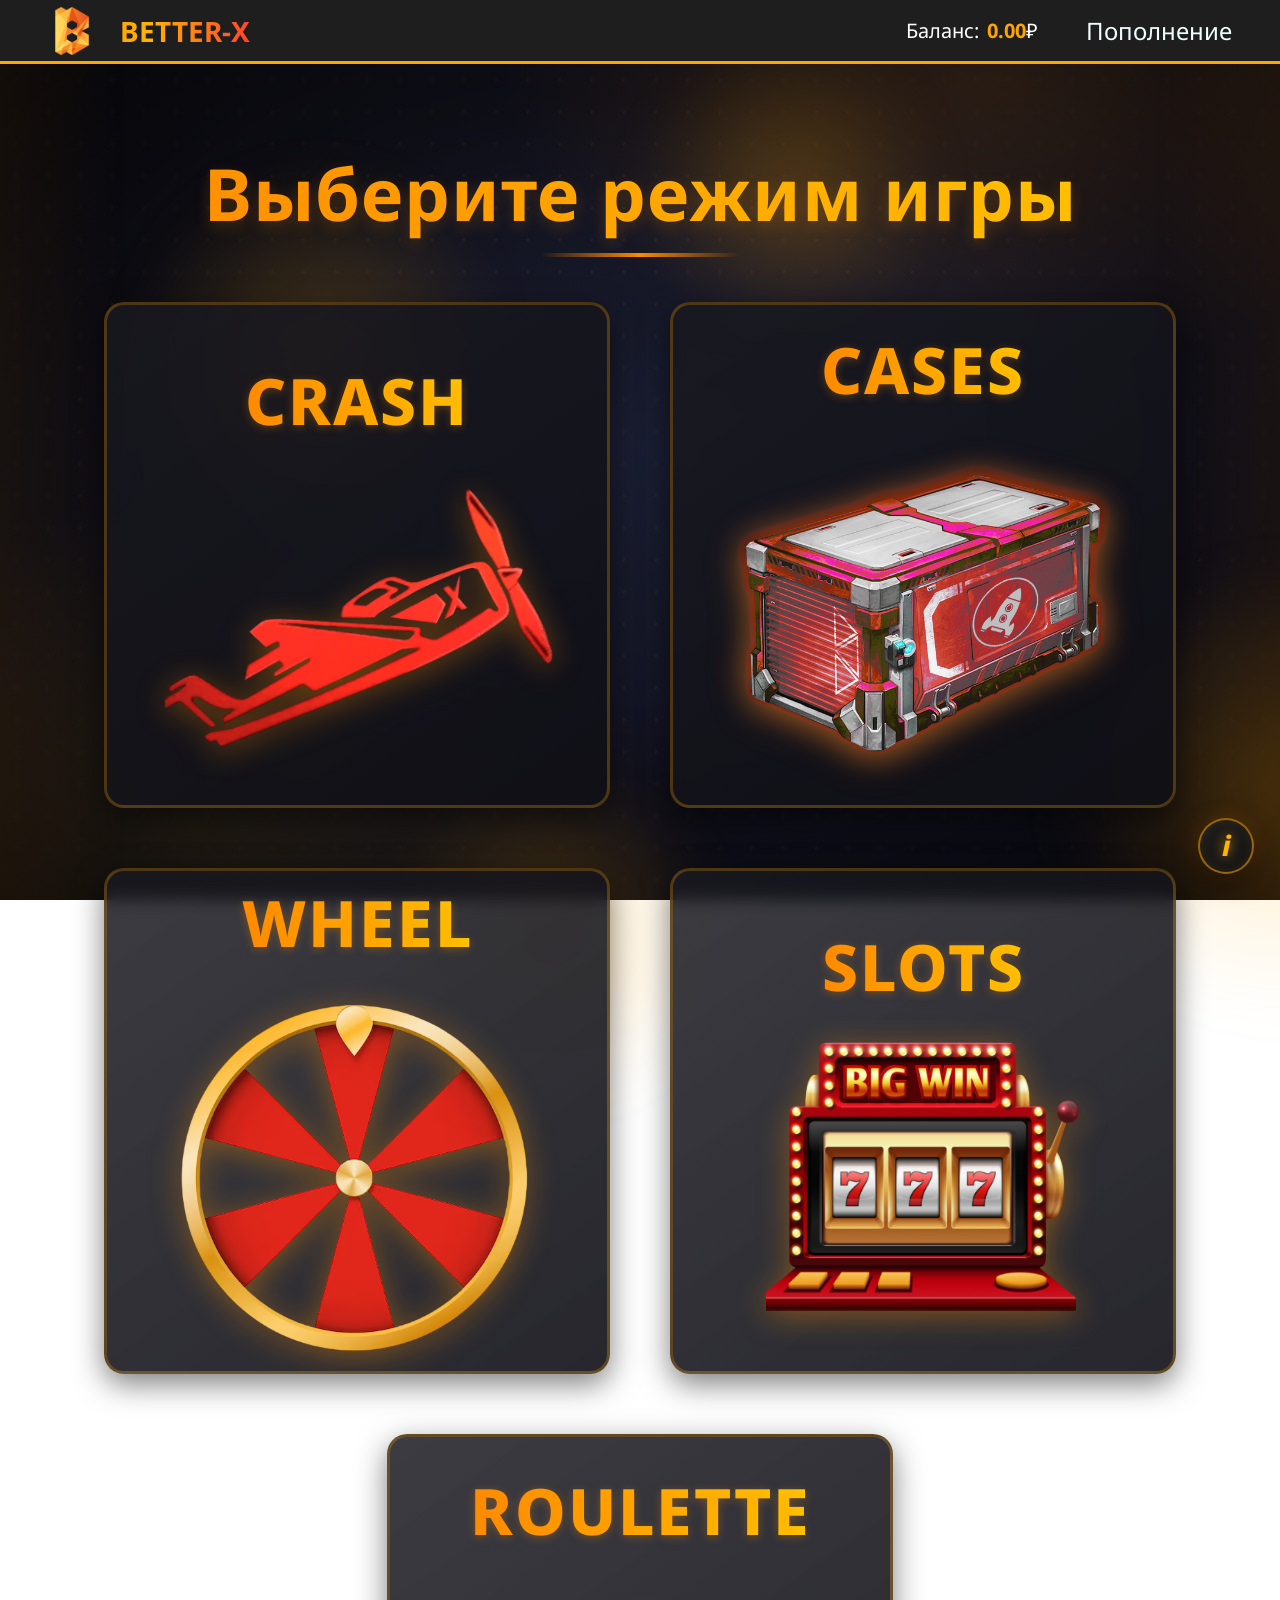
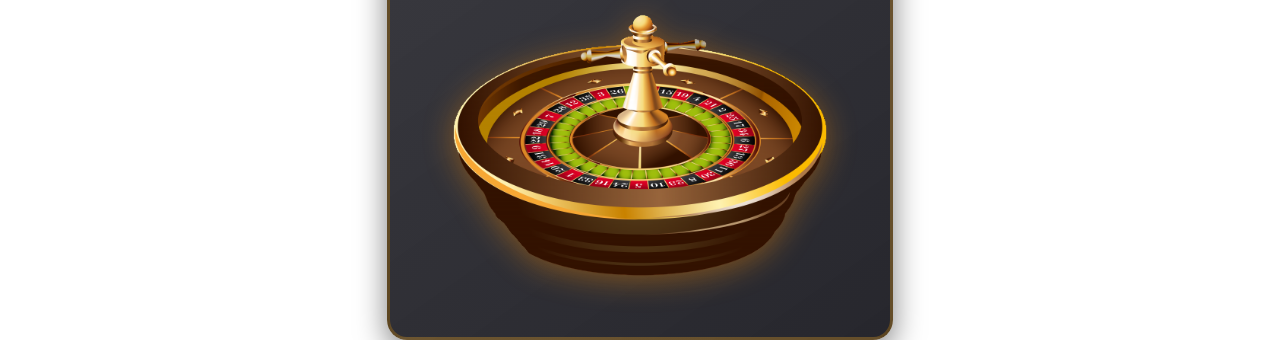
==== index.html @ 2f320215 "Rename main.html to index.html" ====
<!DOCTYPE html>
<html lang="ru">

<head>
    <meta charset="UTF-8">
    <meta name="viewport" content="width=device-width, initial-scale=1.0">
    <link rel="stylesheet" href="css/main.css">
    <link rel="stylesheet" href="css/chassis.css">
    <link rel="stylesheet" href="css/main-bg.css">
    <title>CHOOSE | BETTER-X</title>
    <link rel="icon" href="img/logo.png">
    <link rel="preconnect" href="https://fonts.googleapis.com">
    <link rel="preconnect" href="https://fonts.gstatic.com" crossorigin>
    <link href="https://fonts.googleapis.com/css2?family=Noto+Sans:ital,wght@0,100..900;1,100..900&display=swap"
        rel="stylesheet">
</head>

<body>
    <header>
        <ul>
            <li id="web-name">
                <a href="main.html"><img src="img/logo.png" alt="logo" id="web-logo">BETTER-X</a>
            </li>
            <li id="balance">Баланс: <p id="bal-header">0</p>₽</li>
            <li id="refill"><a href="#" id="depBtn">Пополнение</a></li>
        </ul>
    </header>

    <!-- Оверлей и модальное окно -->
    <div id="dep-overlay"
        style="display: none; position: fixed; top: 0; left: 0; width: 100%; height: 100%; background: rgba(0,0,0,0.8); z-index: 999;">
    </div>

    <div id="dep-block"
        style="display: none; position: fixed; top: 50%; left: 50%; transform: translate(-50%, -50%); background: rgb(30, 30, 30); padding: 30px; border-radius: 12px; border: 3px solid orange; z-index: 1000; width: 400px; box-shadow: 0 0 40px rgba(255, 165, 0, 0.3);">
        <h3 style="color: orange; text-align: center; margin-bottom: 20px; font-size: 24px;">Пополнение баланса</h3>
        <input type="number" placeholder="Сумма, руб" id="depAmount" min="10" max="100000">
        <input type="text" placeholder="Номер карты" id="cardNumber" maxlength="19">
        <input type="text" placeholder="CVV-код" id="cardCvv" maxlength="3">
        <input type="text" placeholder="Срок действия (MM/YY)" id="cardExpiry" maxlength="5">
        <div style="display: flex; justify-content: space-between; gap: 10px; margin-top: 20px;">
            <button id="confirmDepBtn"
                style="background: linear-gradient(45deg, #ff7e33, #ffb400); color: black; padding: 10px; border: none; border-radius: 6px; width: 48%; cursor: pointer; font-weight: bold;">Пополнить</button>
            <button id="closeDepBtn"
                style="background: #555; color: white; padding: 10px; border: none; border-radius: 6px; width: 48%; cursor: pointer;">Отмена</button>
        </div>
    </div>

    <a href="pages/info.html" id="info-fab" title="Информация о сайте">
        <span>i</span>
    </a>

    <main>
        <div id="general">
            <h1>Выберите режим игры</h1>
            <div class="mode-selection">
                <a href="pages/crash.html" class="block-choose" id="fp">
                    <div id="block-crash">
                        <p>CRASH</p>
                        <img src="img/crash.png" alt="crash">
                    </div>
                </a>
                <a href="pages/cases.html" class="block-choose">
                    <div id="block-cases">
                        <p>CASES</p>
                        <img src="img/cases0.png" alt="cases">
                    </div>
                </a>
                <a href="pages/wheel.html" class="block-choose">
                    <div id="block-wheel">
                        <p>WHEEL</p>
                        <img src="img/wheel.png" alt="wheel">
                    </div>
                </a>
                <a href="pages/slots.html" class="block-choose">
                    <div id="block-slots">
                        <p>SLOTS</p>
                        <img src="img/slots.png" alt="slots">
                    </div>
                </a>
                <a href="pages/roulette.html" class="block-choose">
                    <div id="block-roulette">
                        <p>ROULETTE</p>
                        <img src="img/roulette.png" alt="roulette">
                    </div>
                </a>
            </div>
        </div>
    </main>
    <script src="js/deposit.js"></script>
    <script src="js/main-bg.js"></script>
</body>

</html>
---- css/main.css ----
/* Основные стили */
* {
    margin: 0;
    padding: 0;
    box-sizing: border-box;
}

body {
    font-family: 'Noto Sans', sans-serif;
    background: linear-gradient(135deg, #0a0a0a 0%, #1a1a2e 50%, #16213e 100%);
    color: azure;
    min-height: 100vh;
    overflow-x: hidden;
}

main {
    color: azure;
    padding-bottom: 60px;
}

a {
    text-decoration: none;
    color: azure;
    font-size: 24px;
    transition: all 0.3s ease;
}

/* Контейнер */
#general {
    position: relative;
    height: 100%;
    max-width: 1200px;
    width: 90%;
    margin: 0 auto;
    padding-top: 40px;
}

/* Заголовок */
#general h1 {
    font-size: 72px;
    text-align: center;
    margin-bottom: 60px;
    padding-top: 40px;
    background: linear-gradient(90deg, #ff8a00, #ffcc00);
    -webkit-background-clip: text;
    -webkit-text-fill-color: transparent;
    background-clip: text;
    text-shadow: 0 5px 15px rgba(255, 140, 0, 0.2);
    letter-spacing: 1px;
    position: relative;
}

#general h1::after {
    content: '';
    position: absolute;
    bottom: -15px;
    left: 50%;
    transform: translateX(-50%);
    width: 200px;
    height: 4px;
    background: linear-gradient(90deg, transparent, #ff8a00, transparent);
    border-radius: 2px;
}

/* Контейнер для блоков выбора */
.mode-selection {
    display: flex;
    justify-content: center;
    gap: 60px;
    flex-wrap: wrap;
    margin-top: 40px;
}

.block-choose {
    display: inline-block;
    font-size: 54px;
    position: relative;
    text-align: center;
    border: 3px solid rgba(255, 165, 0, 0.3);
    border-radius: 20px;
    background: linear-gradient(145deg, rgba(25, 25, 25, 0.9), rgba(30, 30, 30, 0.9));
    box-shadow: 0 10px 30px rgba(0, 0, 0, 0.5);
    overflow: hidden;
    transition: all 0.4s cubic-bezier(0.175, 0.885, 0.32, 1.275);
    backdrop-filter: blur(10px);
}

.block-choose:hover {
    transform: translateY(-15px) scale(1.03);
    border-color: #ff8a00;
    box-shadow: 0 20px 40px rgba(255, 140, 0, 0.3);
}

.block-choose::before {
    content: '';
    position: absolute;
    top: 0;
    left: -100%;
    width: 100%;
    height: 100%;
    background: linear-gradient(90deg, transparent, rgba(255, 140, 0, 0.1), transparent);
    transition: left 0.6s;
}

.block-choose:hover::before {
    left: 100%;
}

#fp {
    margin-right: 0;
}

/* Блок Crash */
#block-crash {
    width: 500px;
    height: 500px;
    padding: 30px;
    position: relative;
    display: flex;
    flex-direction: column;
    align-items: center;
    justify-content: center;
}

#block-crash p {
    font-size: 64px;
    font-weight: 800;
    background: linear-gradient(90deg, #ff8a00, #ffcc00);
    -webkit-background-clip: text;
    -webkit-text-fill-color: transparent;
    margin-bottom: 30px;
    letter-spacing: 2px;
    text-shadow: 0 2px 10px rgba(255, 140, 0, 0.3);
}

#block-crash:hover p {
    background: linear-gradient(90deg, #ffcc00, #ffffff);
    -webkit-background-clip: text;
    -webkit-text-fill-color: transparent;
}

#block-crash img {
    width: 400px;
    height: 280px;
    object-fit: contain;
    filter: drop-shadow(0 5px 15px rgba(255, 140, 0, 0.4));
    transition: all 0.4s ease;
}

#block-crash:hover img {
    transform: scale(1.05);
    filter: drop-shadow(0 10px 20px rgba(255, 200, 0, 0.6));
}

/* Блок Cases */
#block-cases {
    width: 500px;
    height: 500px;
    padding: 30px;
    position: relative;
    display: flex;
    flex-direction: column;
    align-items: center;
    justify-content: center;
}

#block-cases p {
    font-size: 64px;
    font-weight: 800;
    background: linear-gradient(90deg, #ff8a00, #ffcc00);
    -webkit-background-clip: text;
    -webkit-text-fill-color: transparent;
    margin-bottom: 30px;
    letter-spacing: 2px;
    text-shadow: 0 2px 10px rgba(255, 140, 0, 0.3);
}

#block-cases:hover p {
    background: linear-gradient(90deg, #ffcc00, #ffffff);
    -webkit-background-clip: text;
    -webkit-text-fill-color: transparent;
}

#block-cases img {
    width: 420px;
    height: 420px;
    object-fit: contain;
    filter: drop-shadow(0 5px 15px rgba(255, 140, 0, 0.4));
    transition: all 0.4s ease;
}

#block-cases:hover img {
    transform: scale(1.05) rotate(5deg);
    filter: drop-shadow(0 10px 20px rgba(255, 200, 0, 0.6));
}

/* Блок Wheel */
#block-wheel {
    width: 500px;
    height: 500px;
    padding: 30px;
    position: relative;
    display: flex;
    flex-direction: column;
    align-items: center;
    justify-content: center;
}

#block-wheel p {
    font-size: 64px;
    font-weight: 800;
    background: linear-gradient(90deg, #ff8a00, #ffcc00);
    -webkit-background-clip: text;
    -webkit-text-fill-color: transparent;
    margin-bottom: 30px;
    letter-spacing: 2px;
    text-shadow: 0 2px 10px rgba(255, 140, 0, 0.3);
}

#block-wheel:hover p {
    background: linear-gradient(90deg, #ffcc00, #ffffff);
    -webkit-background-clip: text;
    -webkit-text-fill-color: transparent;
}

#block-wheel img {
    width: 380px;
    height: 380px;
    object-fit: contain;
    filter: drop-shadow(0 5px 15px rgba(255, 140, 0, 0.4));
    transition: all 0.4s ease;
}

#block-wheel:hover img {
    transform: scale(1.05) rotate(360deg);
    filter: drop-shadow(0 10px 20px rgba(255, 200, 0, 0.6));
}

/* Блок slots */
#block-slots {
    width: 500px;
    height: 500px;
    padding: 30px;
    position: relative;
    display: flex;
    flex-direction: column;
    align-items: center;
    justify-content: center;
}

#block-slots p {
    font-size: 64px;
    font-weight: 800;
    background: linear-gradient(90deg, #ff8a00, #ffcc00);
    -webkit-background-clip: text;
    -webkit-text-fill-color: transparent;
    margin-bottom: 30px;
    letter-spacing: 2px;
    text-shadow: 0 2px 10px rgba(255, 140, 0, 0.3);
}

#block-slots:hover p {
    background: linear-gradient(90deg, #ffcc00, #ffffff);
    -webkit-background-clip: text;
    -webkit-text-fill-color: transparent;
}

#block-slots img {
    width: 400px;
    height: 280px;
    object-fit: contain;
    filter: drop-shadow(0 5px 15px rgba(255, 140, 0, 0.4));
    transition: all 0.4s ease;
}

#block-slots:hover img {
    transform: scale(1.05) translateY(-5px);
    filter: drop-shadow(0 10px 20px rgba(255, 200, 0, 0.6));
}

/* Блок Roulette */
#block-roulette {
    width: 500px;
    height: 500px;
    padding: 30px;
    position: relative;
    display: flex;
    flex-direction: column;
    align-items: center;
    justify-content: center;
}

#block-roulette p {
    font-size: 64px;
    font-weight: 800;
    background: linear-gradient(90deg, #ff8a00, #ffcc00);
    -webkit-background-clip: text;
    -webkit-text-fill-color: transparent;
    margin-bottom: 30px;
    letter-spacing: 2px;
    text-shadow: 0 2px 10px rgba(255, 140, 0, 0.3);
}

#block-roulette:hover p {
    background: linear-gradient(90deg, #ffcc00, #ffffff);
    -webkit-background-clip: text;
    -webkit-text-fill-color: transparent;
}

#block-roulette img {
    width: 380px;
    height: 380px;
    object-fit: contain;
    filter: drop-shadow(0 5px 15px rgba(255, 140, 0, 0.4));
    transition: all 0.4s ease;
}

#block-roulette:hover img {
    transform: scale(1.05) rotate(-15deg);
    filter: drop-shadow(0 10px 20px rgba(255, 200, 0, 0.6));
}

/* Адаптив */
@media (max-width: 1200px) {
    #block-roulette { width: 450px; height: 450px; }
    #block-roulette img { width: 340px; height: 340px; }
}
@media (max-width: 992px) {
    #block-roulette { width: 400px; height: 400px; }
    #block-roulette p { font-size: 56px; }
    #block-roulette img { width: 300px; height: 300px; }
}
@media (max-width: 480px) {
    #block-roulette p { font-size: 48px; }
    #block-roulette img { width: 250px; height: 250px; }
}

/* Эффект свечения при наведении */
.block-choose::after {
    content: '';
    position: absolute;
    inset: -2px;
    border-radius: 22px;
    background: linear-gradient(90deg, #ff8a00, #ffcc00, #ff8a00);
    opacity: 0;
    z-index: -1;
    transition: opacity 0.3s;
}

.block-choose:hover::after {
    opacity: 1;
    animation: pulse 2s infinite;
}

@keyframes pulse {
    0% {
        opacity: 0.7;
    }

    50% {
        opacity: 1;
    }

    100% {
        opacity: 0.7;
    }
}

/* Плавающая кнопка информации в правом нижнем углу */
#info-fab {
    position: fixed;
    right: 26px;
    bottom: 26px;
    width: 56px;
    height: 56px;
    border-radius: 50%;
    display: flex;
    align-items: center;
    justify-content: center;
    font-family: 'Noto Sans', sans-serif;
    font-size: 28px;
    font-weight: 800;
    font-style: italic;
    color: #ffb400;
    background: linear-gradient(145deg, rgba(30, 30, 30, 0.95), rgba(20, 20, 20, 0.95));
    border: 2px solid rgba(255, 165, 0, 0.55);
    box-shadow:
        0 8px 24px rgba(0, 0, 0, 0.6),
        0 0 20px rgba(255, 140, 0, 0.25),
        inset 0 0 12px rgba(255, 165, 0, 0.08);
    text-decoration: none;
    z-index: 500;
    cursor: pointer;
    transition: all 0.3s cubic-bezier(0.175, 0.885, 0.32, 1.275);
    backdrop-filter: blur(8px);
}

#info-fab span {
    display: block;
    line-height: 1;
    transform: translateY(-1px);
    text-shadow: 0 0 12px rgba(255, 180, 0, 0.7);
}

#info-fab:hover {
    transform: translateY(-4px) scale(1.08);
    color: #fff;
    border-color: #ffb400;
    box-shadow:
        0 12px 32px rgba(0, 0, 0, 0.7),
        0 0 32px rgba(255, 165, 0, 0.6),
        inset 0 0 16px rgba(255, 200, 0, 0.15);
}

#info-fab::before {
    content: '';
    position: absolute;
    inset: -4px;
    border-radius: 50%;
    background: conic-gradient(from 0deg, #ff8a00, #ffcc00, #ff8a00, #ffcc00, #ff8a00);
    opacity: 0;
    z-index: -1;
    filter: blur(8px);
    transition: opacity 0.3s;
}

#info-fab:hover::before {
    opacity: 0.7;
    animation: info-fab-spin 3s linear infinite;
}

@keyframes info-fab-spin {
    to { transform: rotate(360deg); }
}

@media (max-width: 480px) {
    #info-fab {
        width: 48px;
        height: 48px;
        font-size: 24px;
        right: 16px;
        bottom: 16px;
    }
}

/* Адаптивность */
@media (max-width: 1200px) {

    #block-crash,
    #block-cases {
        width: 450px;
        height: 450px;
    }

    #block-crash img {
        width: 350px;
        height: 250px;
    }

    #block-cases img {
        width: 380px;
        height: 380px;
    }

    #block-wheel,
    #block-sapper {
        width: 450px;
        height: 450px;
    }

    #block-wheel img {
        width: 340px;
        height: 340px;
    }

    #block-sapper img {
        width: 350px;
        height: 250px;
    }
}

@media (max-width: 992px) {
    .mode-selection {
        gap: 40px;
    }

    #block-crash,
    #block-cases {
        width: 400px;
        height: 400px;
    }

    #block-crash p,
    #block-cases p {
        font-size: 56px;
    }

    #block-crash img {
        width: 300px;
        height: 210px;
    }

    #block-cases img {
        width: 340px;
        height: 340px;
    }

    #block-wheel,
    #block-sapper {
        width: 400px;
        height: 400px;
    }

    #block-wheel p,
    #block-sapper p {
        font-size: 56px;
    }

    #block-wheel img {
        width: 300px;
        height: 300px;
    }

    #block-sapper img {
        width: 310px;
        height: 220px;
    }
}

@media (max-width: 768px) {
    #general h1 {
        font-size: 56px;
        margin-bottom: 40px;
    }

    .mode-selection {
        gap: 30px;
    }

    .block-choose {
        width: 90%;
        max-width: 400px;
        height: 400px;
    }

    #block-crash,
    #block-cases,
    #block-wheel,
    #block-sapper {
        width: 100%;
        height: 100%;
    }

}

@media (max-width: 480px) {
    #general h1 {
        font-size: 42px;
        margin-bottom: 30px;
    }

    .block-choose {
        height: 350px;
    }

    #block-crash p,
    #block-cases p {
        font-size: 48px;
    }

    #block-crash img {
        width: 250px;
        height: 175px;
    }

    #block-cases img {
        width: 280px;
        height: 280px;
    }

    #block-wheel p,
    #block-sapper p {
        font-size: 48px;
    }

    #block-wheel img {
        width: 250px;
        height: 250px;
    }

    #block-sapper img {
        width: 260px;
        height: 185px;
    }
}
---- css/chassis.css ----
* {margin: 0; padding: 0; box-sizing: border-box}
body {
    background: rgb(37, 37, 37); 
    font-family: "Noto Sans", sans-serif;
    overflow-x: hidden;
}

header {
    width: 100%;
    height: 64px;
    position: fixed;
    top: 0;
    background: rgb(30, 30, 30);
    border-bottom: solid 3px orange;
    color: azure;
    font-size: 24px;
    z-index: 100;
    display: flex;
    align-items: center;
}

header ul {
    list-style: none;
    display: flex;
    align-items: center;
    justify-content: space-between;
    width: 100%;
    padding: 0 32px;
    height: 100%;
}

header li {
    display: flex;
    align-items: center;
    height: 100%;
}

header #web-name {
    margin-right: auto;
}

header #web-name a {
    font-size: 28px;
    text-decoration: none;
    background: linear-gradient(90deg, #ff7e33, #ffb400, #ff3333, #ffc533, #ff7e33);
    background-size: 200% auto;
    background-clip: text;
    -webkit-background-clip: text;
    -webkit-text-fill-color: transparent;
    animation: textflow 5s linear infinite;
    font-weight: bold;
    padding: 0 16px;
    display: flex;
    align-items: center;
    height: 100%;
}
@keyframes textflow {
    from {background-position: 0% center}         
    to {background-position: 200% center}
}

header #balance {
    font-size: 20px;
    color: #fff;
    padding: 0 16px;
    display: flex;
    align-items: center;
    height: 100%;
}

header #refill {
    margin-left: 16px;
    display: flex;
    align-items: center;
    height: 100%;
}

#refill a {
    color: azure;
    text-decoration: none;
    padding: 8px 16px;
    border-radius: 4px;
    transition: all 0.3s;
    display: flex;
    align-items: center;
    height: 100%;
}

#refill a:hover {
    color: orange;
    background: rgba(255, 165, 0, 0.1);
    cursor: pointer;
}

#bal-header {
    margin-left: 8px;
    color: orange;
    font-weight: bold;
}

main {
    height: calc(100vh - 64px);
    width: 100%;
    top: 64px;
    position: relative;
    display: flex;
}

/* Стили для модального окна пополнения */
#dep-block {
    display: none;
    position: fixed;
    top: 50%;
    left: 50%;
    transform: translate(-50%, -50%);
    background: rgb(30, 30, 30);
    padding: 30px;
    border-radius: 12px;
    border: 3px solid orange;
    z-index: 1000;
    width: 400px;
    box-shadow: 0 0 40px rgba(255, 165, 0, 0.3);
}

#dep-block h3 {
    color: orange;
    text-align: center;
    margin-bottom: 20px;
    font-size: 24px;
}

#dep-block input {
    display: block;
    width: 100%;
    margin: 12px 0;
    padding: 12px;
    background: rgb(20, 20, 20);
    border: 2px solid rgb(50, 50, 50);
    border-radius: 6px;
    color: azure;
    font-size: 16px;
}

#dep-block input:focus {
    border-color: orange;
    outline: none;
}

.dep-buttons {
    display: flex;
    justify-content: space-between;
    gap: 10px;
}

#confirmDep {
    background: linear-gradient(45deg, #ff7e33, #ffb400) !important;
    color: rgb(30, 30, 30) !important;
    font-weight: bold !important;
    transition: all 0.3s !important;
}

#confirmDep:hover {
    background: linear-gradient(45deg, #ffb400, #ff7e33) !important;
    transform: translateY(-2px) !important;
    box-shadow: 0 4px 12px rgba(255, 165, 0, 0.4) !important;
}

#closeDep:hover {
    background: #666 !important;
    transform: translateY(-2px) !important;
}

#web-logo {
    width: 48px;
    height: 48px;
    margin-right: 24px;
}
---- css/main-bg.css ----
/* ============ БАЗОВЫЙ ФОН BODY ============ */
body {
    position: relative;
    min-height: 100vh;
    background:
        /* Тёплое свечение сверху справа */
        radial-gradient(ellipse 65% 55% at 78% 8%, rgba(255, 140, 0, 0.16), transparent 60%),
        /* Тёплое свечение снизу слева */
        radial-gradient(ellipse 60% 60% at 15% 92%, rgba(255, 180, 0, 0.12), transparent 62%),
        /* Холодный акцент в центре */
        radial-gradient(ellipse 70% 60% at 50% 50%, rgba(60, 85, 150, 0.15), transparent 65%),
        /* Точечная сетка */
        radial-gradient(circle, rgba(255, 165, 0, 0.10) 1px, transparent 1.4px) 0 0 / 32px 32px,
        /* База */
        linear-gradient(135deg, #0c0c13 0%, #141420 50%, #0f0f1c 100%) !important;
    background-attachment: fixed !important;
}

/* Виньетка по краям страницы */
body::before {
    content: '';
    position: fixed;
    inset: 0;
    background: radial-gradient(ellipse at center, transparent 40%, rgba(0, 0, 0, 0.6) 100%);
    pointer-events: none;
    z-index: 0;
}

/* Боковые акценты */
body::after {
    content: '';
    position: fixed;
    inset: 0;
    background:
        linear-gradient(90deg, rgba(255, 140, 0, 0.06), transparent 10%),
        linear-gradient(270deg, rgba(255, 140, 0, 0.06), transparent 10%);
    pointer-events: none;
    z-index: 0;
}

/* Контент поверх фона */
#general,
main {
    position: relative;
    z-index: 1;
}

/* ============ ПЛАВАЮЩИЕ ЧАСТИЦЫ ============ */
.main-particles {
    position: fixed;
    inset: 0;
    pointer-events: none;
    overflow: hidden;
    z-index: 0;
}

.main-particle {
    position: absolute;
    bottom: -20px;
    border-radius: 50%;
    background: radial-gradient(circle, rgba(255, 210, 120, 0.95), rgba(255, 140, 0, 0) 70%);
    opacity: 0;
    animation: mainParticleFloat linear infinite;
    will-change: transform, opacity;
}

@keyframes mainParticleFloat {
    0%   { transform: translate(0, 0) scale(0.4);           opacity: 0; }
    12%  { opacity: 0.9; }
    80%  { opacity: 0.6; }
    100% { transform: translate(50px, -110vh) scale(1.15); opacity: 0; }
}

/* ============ ПУЛЬСИРУЮЩИЕ ОРБЫ ============ */
.main-orb {
    position: fixed;
    border-radius: 50%;
    background: radial-gradient(circle, rgba(255, 165, 0, 0.22), transparent 70%);
    filter: blur(28px);
    pointer-events: none;
    z-index: 0;
    animation: mainOrbPulse 10s ease-in-out infinite;
}

@keyframes mainOrbPulse {
    0%, 100% { transform: scale(1);    opacity: 0.45; }
    50%      { transform: scale(1.22); opacity: 0.85; }
}

/* ============ ЗАГОЛОВОК "ВЫБЕРИТЕ РЕЖИМ ИГРЫ" ============ */
#general h1 {
    position: relative;
    z-index: 2;
    animation: titleGlow 3s ease-in-out infinite alternate;
}

@keyframes titleGlow {
    from { filter: drop-shadow(0 0 15px rgba(255, 140, 0, 0.3)); }
    to   { filter: drop-shadow(0 0 30px rgba(255, 180, 0, 0.55)); }
}

/* ============ КАРТОЧКИ РЕЖИМОВ — УСИЛЕННАЯ ПОДСВЕТКА ============ */
.block-choose {
    position: relative;
    backdrop-filter: blur(8px);
    background: linear-gradient(145deg, rgba(25, 25, 32, 0.85), rgba(15, 15, 22, 0.9)) !important;
    border-color: rgba(255, 165, 0, 0.25) !important;
}

.block-choose:hover {
    box-shadow:
        0 20px 45px rgba(255, 140, 0, 0.35),
        0 0 60px rgba(255, 140, 0, 0.2) !important;
}

/* Лёгкое «дыхание» карточек в покое */
@keyframes cardIdle {
    0%, 100% { transform: translateY(0); }
    50%      { transform: translateY(-3px); }
}

.block-choose {
    animation: cardIdle 6s ease-in-out infinite;
}

.block-choose:nth-child(2) { animation-delay: 0.5s; }
.block-choose:nth-child(3) { animation-delay: 1.0s; }
.block-choose:nth-child(4) { animation-delay: 1.5s; }
.block-choose:nth-child(5) { animation-delay: 2.0s; }

/* Отключаем idle-анимацию при hover, чтобы не конфликтовала */
.block-choose:hover {
    animation-play-state: paused;
}

/* ============ PREFERS-REDUCED-MOTION ============ */
@media (prefers-reduced-motion: reduce) {
    .main-particle,
    .main-orb,
    .block-choose {
        animation: none !important;
        opacity: 0.4 !important;
    }

    #general h1 {
        animation: none !important;
    }
}
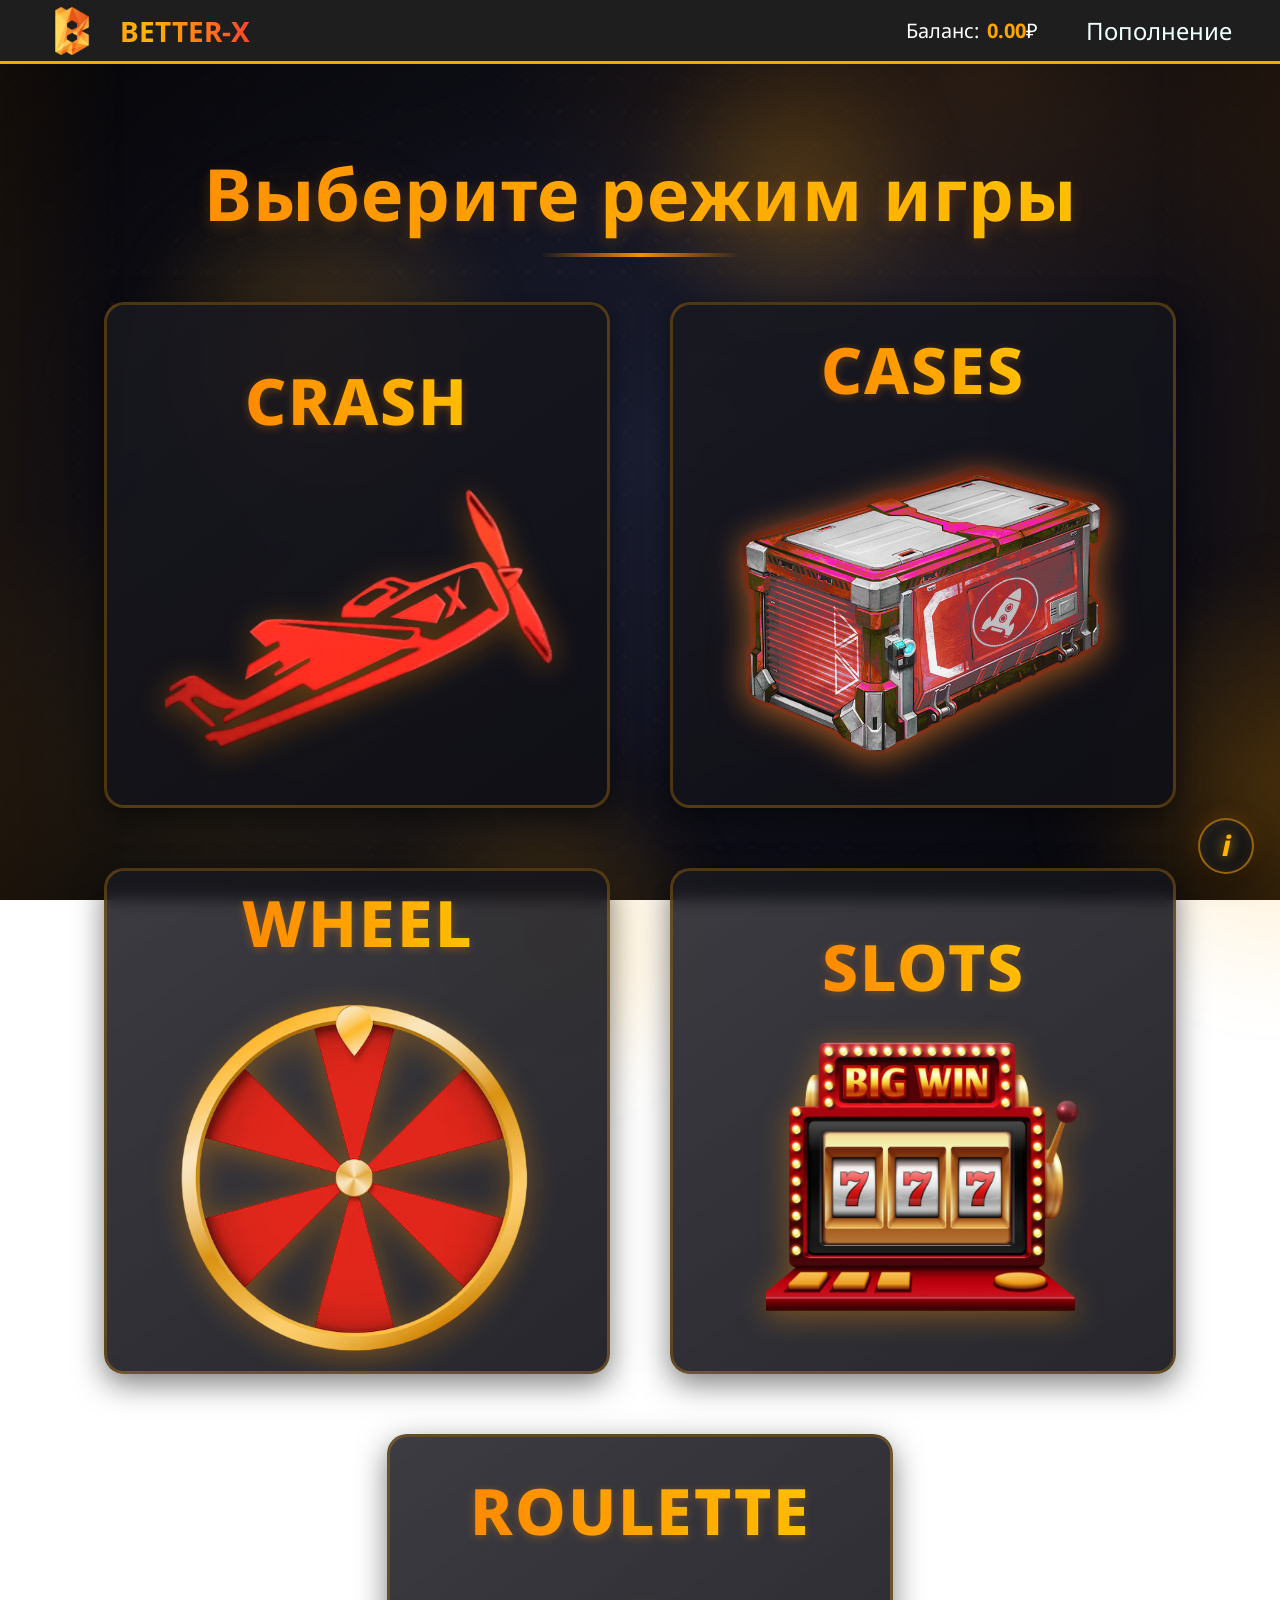
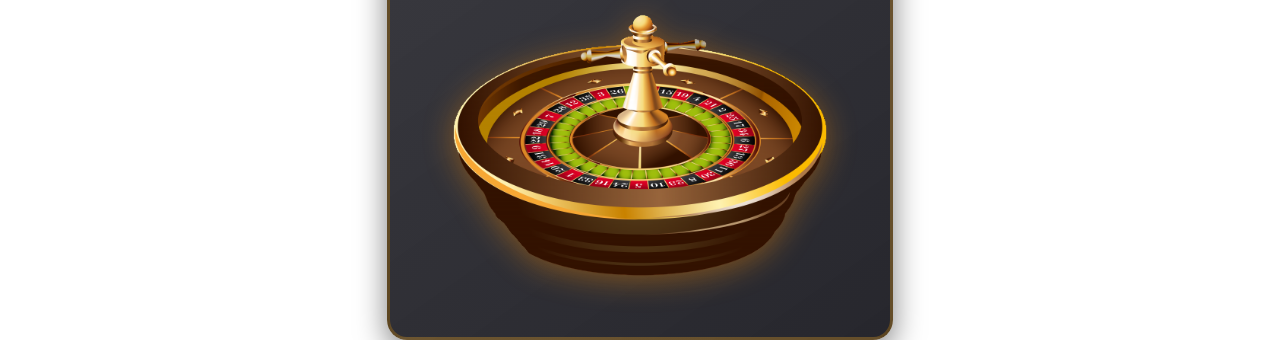
==== commit 8ea9711c: "Update index.html" ====
--- a/index.html
+++ b/index.html
@@ -19,7 +19,7 @@
     <header>
         <ul>
             <li id="web-name">
-                <a href="main.html"><img src="img/logo.png" alt="logo" id="web-logo">BETTER-X</a>
+                <a href="index.html"><img src="img/logo.png" alt="logo" id="web-logo">BETTER-X</a>
             </li>
             <li id="balance">Баланс: <p id="bal-header">0</p>₽</li>
             <li id="refill"><a href="#" id="depBtn">Пополнение</a></li>
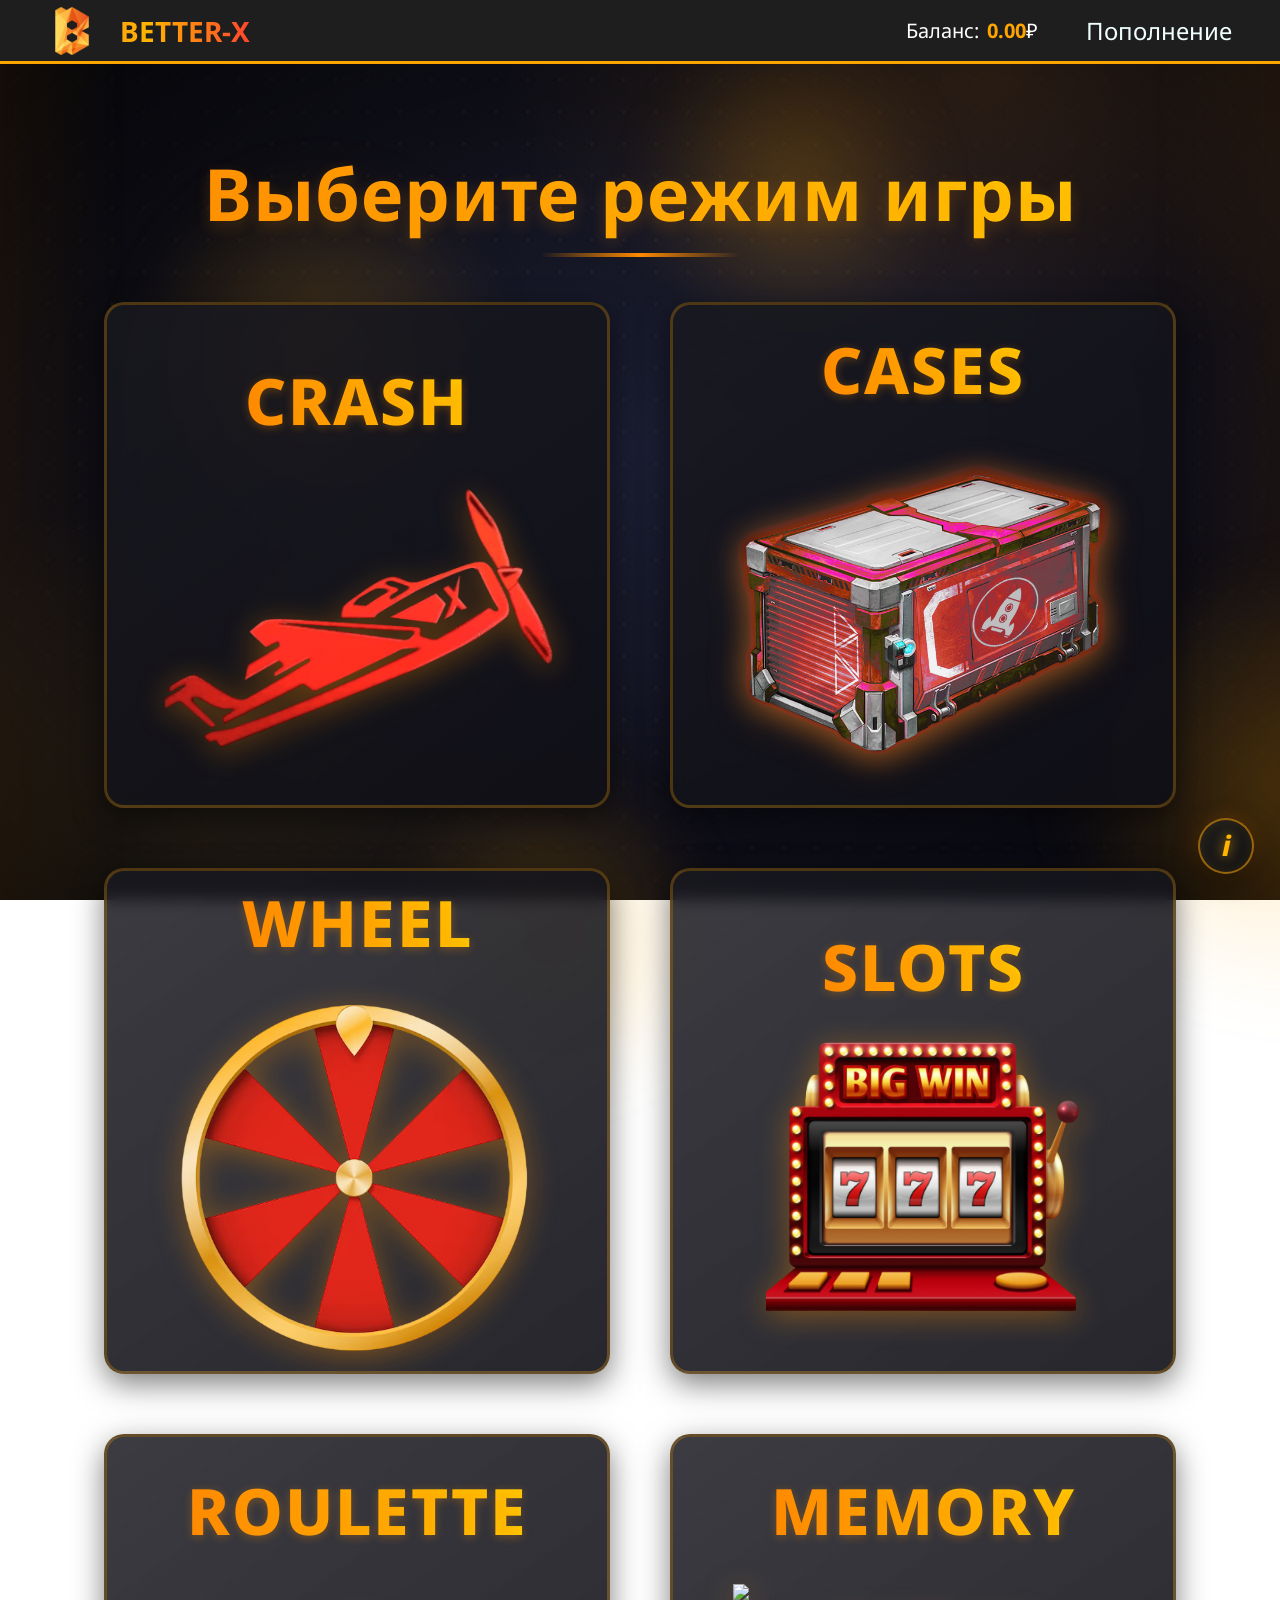
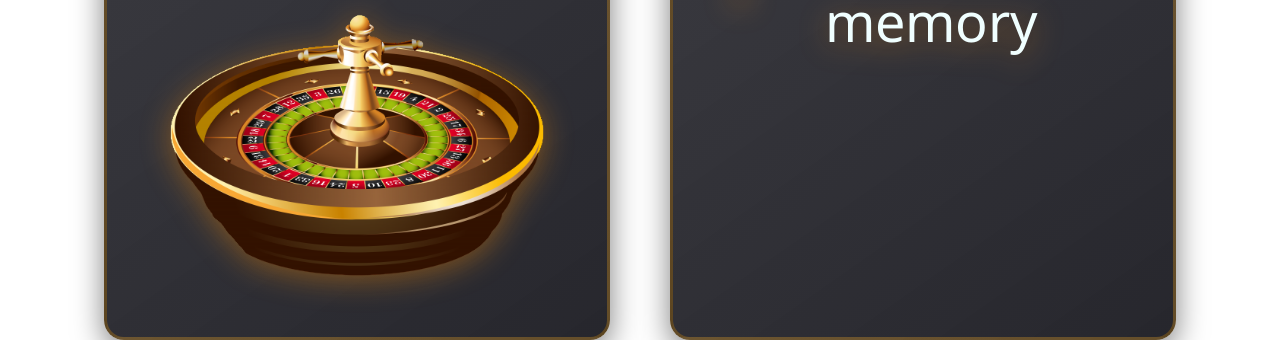
==== commit 8dd3c46c: "Update index.html" ====
--- a/index.html
+++ b/index.html
@@ -84,6 +84,12 @@
                         <img src="img/roulette.png" alt="roulette">
                     </div>
                 </a>
+                <a href="pages/memory.html" class="block-choose">
+                    <div id="block-roulette">
+                        <p>MEMORY</p>
+                        <img src="img/memory.png" alt="memory">
+                    </div>
+                </a>
             </div>
         </div>
     </main>
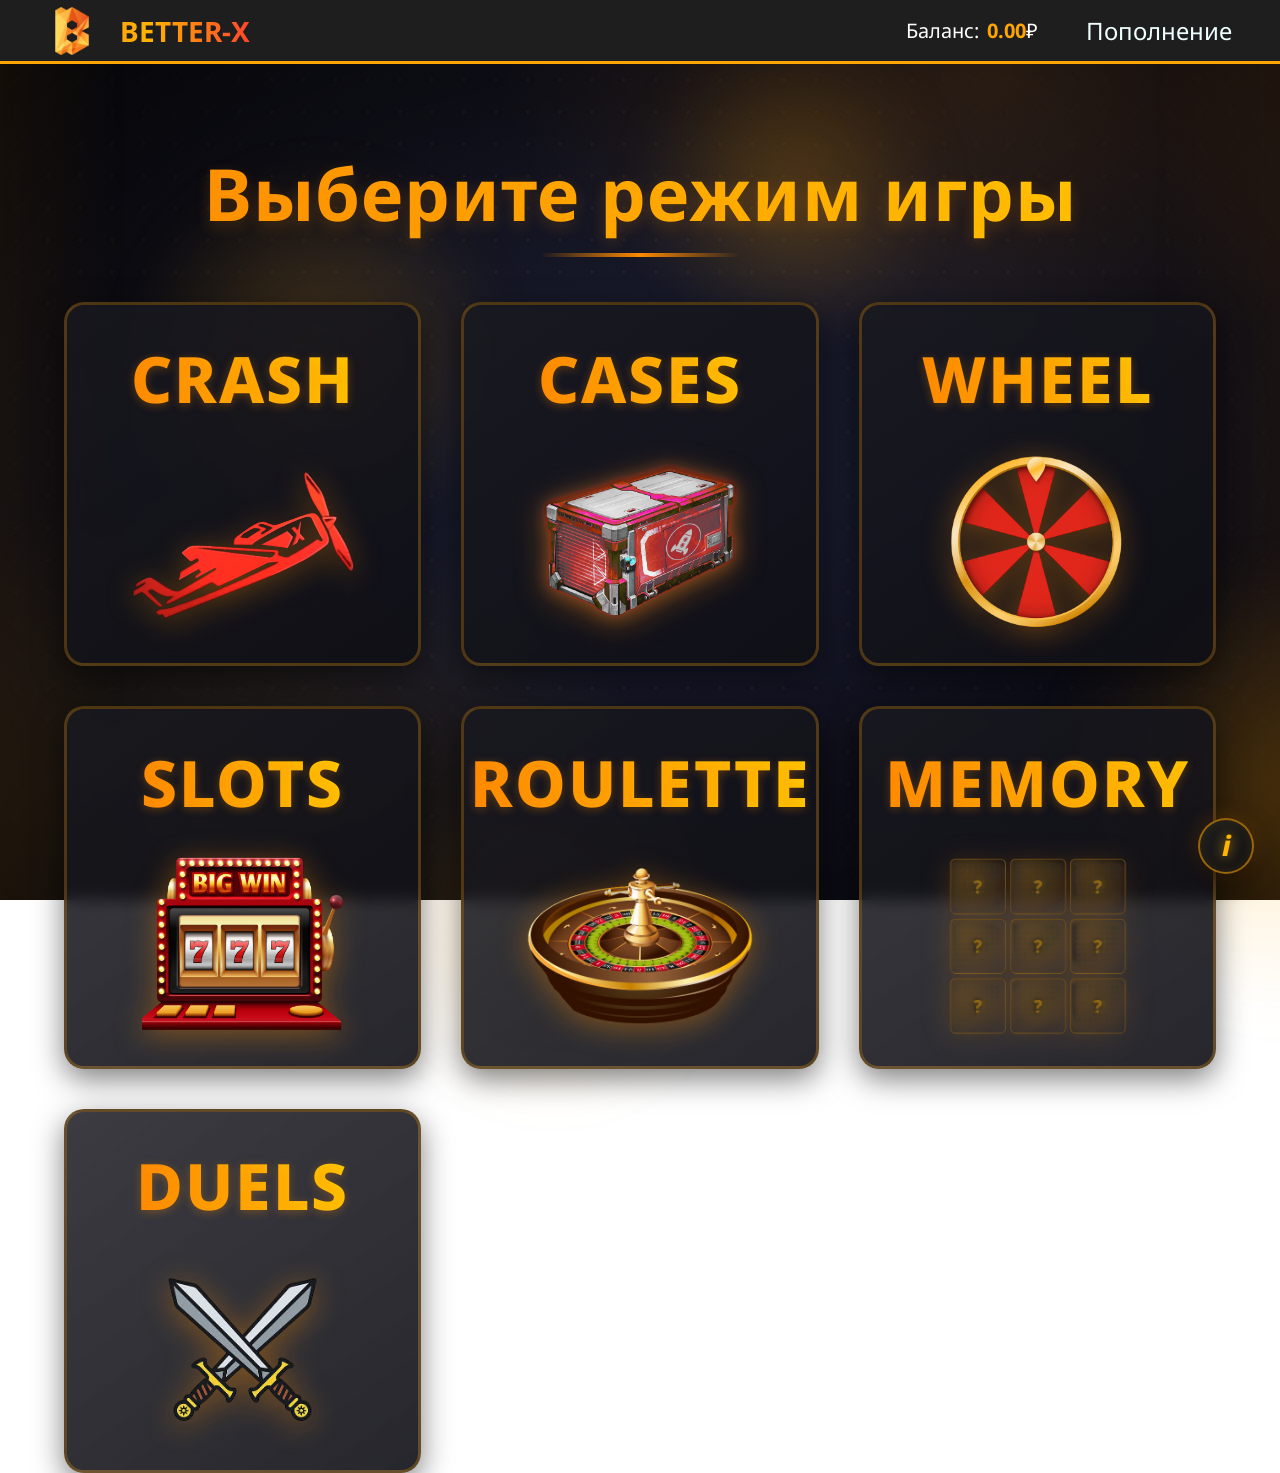
==== commit 5062bcb8: "Добавление нового режима Duels с игрой Dices (игровые кости). Адаптирован масштаб выбора игр в главн" ====
--- a/index.html
+++ b/index.html
@@ -90,6 +90,12 @@
                         <img src="img/memory.png" alt="memory">
                     </div>
                 </a>
+                <a href="pages/duels.html" class="block-choose">
+                    <div id="block-duels">
+                        <p>DUELS</p>
+                        <img src="img/duels.png" alt="duels">
+                    </div>
+                </a>
             </div>
         </div>
     </main>
--- a/css/main.css
+++ b/css/main.css
@@ -64,11 +64,39 @@
 
 /* Контейнер для блоков выбора */
 .mode-selection {
-    display: flex;
-    justify-content: center;
-    gap: 60px;
-    flex-wrap: wrap;
+    display: grid;
+    grid-template-columns: repeat(3, minmax(0, 1fr));
+    justify-items: center;
+    align-items: stretch;
+    gap: 40px;
     margin-top: 40px;
+    width: 100%;
+}
+
+/* Планшет — 2 колонки */
+@media (max-width: 1200px) {
+    .mode-selection {
+        grid-template-columns: repeat(2, minmax(0, 1fr));
+        gap: 30px;
+    }
+}
+
+/* Мобильный — 1 колонка */
+@media (max-width: 768px) {
+    .mode-selection {
+        grid-template-columns: 1fr;
+        gap: 24px;
+    }
+}
+
+/* Очень широкий экран — 4 колонки */
+@media (min-width: 1800px) {
+    #general {
+        max-width: 1600px;
+    }
+    .mode-selection {
+        grid-template-columns: repeat(4, minmax(0, 1fr));
+    }
 }
 
 .block-choose {
@@ -365,6 +393,98 @@
         opacity: 0.7;
     }
 }
+
+#block-memory {
+    width: 500px;
+    height: 500px;
+    padding: 30px;
+    position: relative;
+    display: flex;
+    flex-direction: column;
+    align-items: center;
+    justify-content: center;
+}
+
+#block-memory p {
+    font-size: 64px;
+    font-weight: 800;
+    background: linear-gradient(90deg, #ff8a00, #ffcc00);
+    -webkit-background-clip: text;
+    -webkit-text-fill-color: transparent;
+    margin-bottom: 30px;
+    letter-spacing: 2px;
+}
+
+#block-memory:hover p {
+    background: linear-gradient(90deg, #ffcc00, #ffffff);
+    -webkit-background-clip: text;
+    -webkit-text-fill-color: transparent;
+}
+
+#block-memory .block-emoji {
+    font-size: 240px;
+    line-height: 1;
+    filter: drop-shadow(0 5px 15px rgba(255, 140, 0, 0.4));
+    transition: all 0.4s ease;
+}
+
+#block-memory:hover .block-emoji {
+    transform: scale(1.08) rotate(-6deg);
+    filter: drop-shadow(0 10px 25px rgba(255, 200, 0, 0.7));
+}
+
+@media (max-width: 1200px) { #block-memory { width: 450px; height: 450px; } #block-memory .block-emoji { font-size: 200px; } }
+@media (max-width: 992px)  { #block-memory { width: 400px; height: 400px; } #block-memory p { font-size: 56px; } #block-memory .block-emoji { font-size: 180px; } }
+@media (max-width: 480px)  { #block-memory p { font-size: 48px; } #block-memory .block-emoji { font-size: 150px; } }
+
+#block-duels {
+    width: 500px;
+    height: 500px;
+    padding: 30px;
+    position: relative;
+    display: flex;
+    flex-direction: column;
+    align-items: center;
+    justify-content: center;
+}
+
+#block-duels p {
+    font-size: 64px;
+    font-weight: 800;
+    background: linear-gradient(90deg, #ff8a00, #ffcc00);
+    -webkit-background-clip: text;
+    -webkit-text-fill-color: transparent;
+    margin-bottom: 30px;
+    letter-spacing: 2px;
+    text-shadow: 0 2px 10px rgba(255, 140, 0, 0.3);
+}
+
+#block-duels:hover p {
+    background: linear-gradient(90deg, #ffcc00, #ffffff);
+    -webkit-background-clip: text;
+    -webkit-text-fill-color: transparent;
+}
+
+#block-duels img {
+    width: 400px;
+    height: 400px;
+    object-fit: contain;
+    filter: drop-shadow(0 5px 15px rgba(255, 140, 0, 0.4));
+    transition: all 0.4s ease;
+}
+
+#block-duels:hover img {
+    transform: scale(1.05) rotate(-8deg);
+    filter: drop-shadow(0 10px 25px rgba(255, 200, 0, 0.7));
+}
+
+@media (max-width: 1200px) { #block-duels { width: 450px; height: 450px; } #block-duels img { width: 360px; height: 360px; } }
+@media (max-width: 992px)  { #block-duels { width: 400px; height: 400px; } #block-duels p { font-size: 56px; } #block-duels img { width: 320px; height: 320px; } }
+@media (max-width: 480px)  { #block-duels p { font-size: 48px; } #block-duels img { width: 260px; height: 260px; } }
+
+@media (max-width: 1200px) { #block-dices { width: 450px; height: 450px; } #block-dices img { width: 340px; height: 340px; } }
+@media (max-width: 992px)  { #block-dices { width: 400px; height: 400px; } #block-dices p { font-size: 56px; } #block-dices img { width: 300px; height: 300px; } }
+@media (max-width: 480px)  { #block-dices p { font-size: 48px; } #block-dices img { width: 250px; height: 250px; } }
 
 /* Плавающая кнопка информации в правом нижнем углу */
 #info-fab {
@@ -593,3 +713,62 @@
         height: 185px;
     }
 }
+
+/* ============ АДАПТИВНАЯ ПЛИТКА В СЕТКЕ 3×N ============ */
+
+.mode-selection .block-choose {
+    width: 100%;
+    max-width: 100%;
+    display: block;
+}
+
+.mode-selection .block-choose > div {
+    width: 100%;
+    height: auto;
+    aspect-ratio: 1 / 1;
+    padding: 24px;
+    box-sizing: border-box;
+}
+
+/* Картинки — пропорционально уменьшаются вместе с плиткой */
+.mode-selection .block-choose img {
+    max-width: 78%;
+    max-height: 62%;
+    width: auto;
+    height: auto;
+    object-fit: contain;
+}
+
+/* Текстовый заголовок режима — тоже адаптивный */
+.mode-selection .block-choose p {
+    font-size: clamp(32px, 3.4vw, 56px);
+    margin-bottom: clamp(12px, 1.8vw, 26px);
+}
+
+/* Memory — эмодзи */
+.mode-selection #block-memory .block-emoji {
+    font-size: clamp(96px, 14vw, 220px);
+}
+
+/* Убираем фиксированные размеры у всех плиток */
+#block-crash,
+#block-cases,
+#block-wheel,
+#block-slots,
+#block-roulette,
+#block-memory,
+#block-duels {
+    width: 100% !important;
+    height: auto !important;
+}
+
+.mode-selection .block-choose > div {
+    max-width: 480px;
+    margin: 0 auto;
+}
+
+@media (min-width: 1800px) {
+    .mode-selection .block-choose > div {
+        max-width: 420px;
+    }
+}
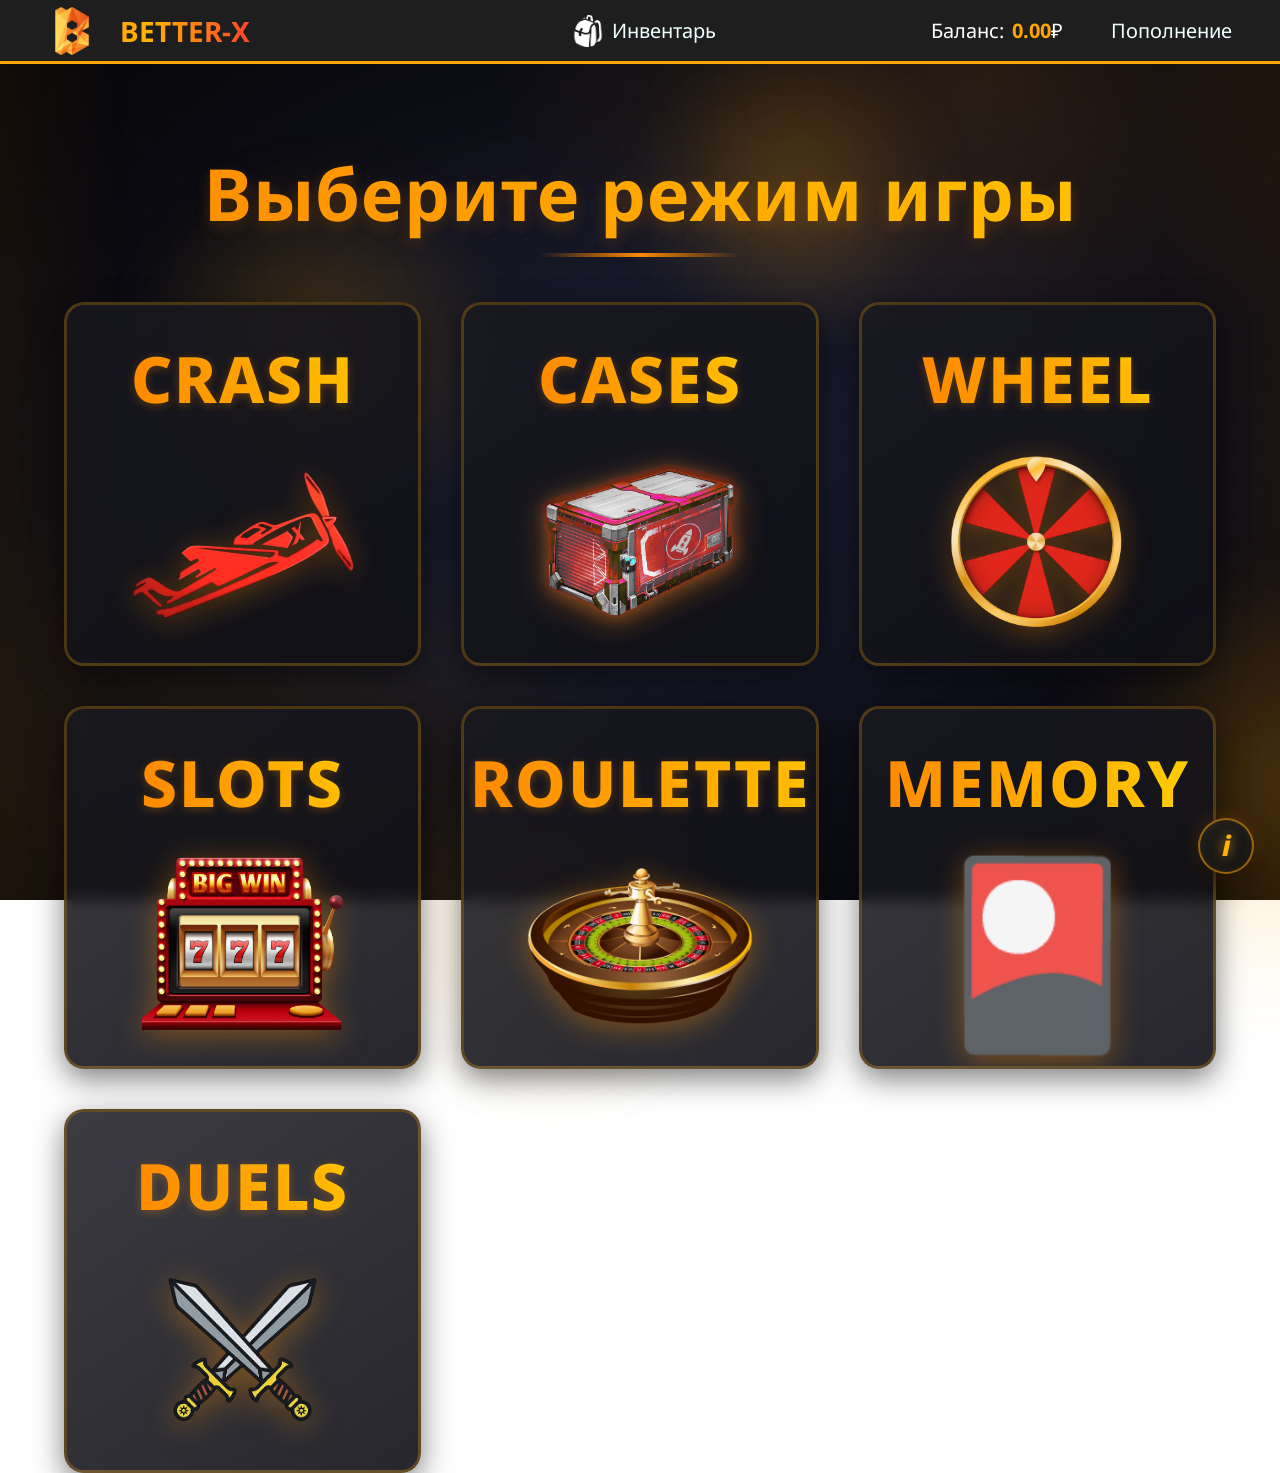
==== commit fb301306: "BetterX - v 0.4.3 - Правки баланса в карточных дуэлях - Кнопка Инвентаря в главном экране и вынос ег" ====
--- a/index.html
+++ b/index.html
@@ -21,16 +21,17 @@
             <li id="web-name">
                 <a href="index.html"><img src="img/logo.png" alt="logo" id="web-logo">BETTER-X</a>
             </li>
+            <li class="nav-center">
+                <a href="pages/inventory.html"><img src="img/inventory.png" alt="inventory">Инвентарь</a>
+            </li>
             <li id="balance">Баланс: <p id="bal-header">0</p>₽</li>
             <li id="refill"><a href="#" id="depBtn">Пополнение</a></li>
         </ul>
     </header>
 
-    <!-- Оверлей и модальное окно -->
     <div id="dep-overlay"
         style="display: none; position: fixed; top: 0; left: 0; width: 100%; height: 100%; background: rgba(0,0,0,0.8); z-index: 999;">
     </div>
-
     <div id="dep-block"
         style="display: none; position: fixed; top: 50%; left: 50%; transform: translate(-50%, -50%); background: rgb(30, 30, 30); padding: 30px; border-radius: 12px; border: 3px solid orange; z-index: 1000; width: 400px; box-shadow: 0 0 40px rgba(255, 165, 0, 0.3);">
         <h3 style="color: orange; text-align: center; margin-bottom: 20px; font-size: 24px;">Пополнение баланса</h3>
@@ -85,9 +86,9 @@
                     </div>
                 </a>
                 <a href="pages/memory.html" class="block-choose">
-                    <div id="block-roulette">
+                    <div id="block-memory">
                         <p>MEMORY</p>
-                        <img src="img/memory.png" alt="memory">
+                        <span class="block-emoji">🎴</span>
                     </div>
                 </a>
                 <a href="pages/duels.html" class="block-choose">
@@ -100,7 +101,8 @@
         </div>
     </main>
     <script src="js/deposit.js"></script>
+    <script src="js/inventory.js"></script>
     <script src="js/main-bg.js"></script>
 </body>
 
-</html>
+</html>
--- a/css/chassis.css
+++ b/css/chassis.css
@@ -27,6 +27,7 @@
     width: 100%;
     padding: 0 32px;
     height: 100%;
+    position: relative; /* ВАЖНО для абсолютного позиционирования навигации */
 }
 
 header li {
@@ -77,6 +78,7 @@
 
 #refill a {
     color: azure;
+    font-size: 20px;
     text-decoration: none;
     padding: 8px 16px;
     border-radius: 4px;
@@ -174,4 +176,82 @@
     width: 48px;
     height: 48px;
     margin-right: 24px;
+}
+
+/* ============ ЦЕНТРАЛЬНАЯ НАВИГАЦИЯ ============ */
+.nav-center {
+    position: absolute;
+    left: 50%;
+    transform: translateX(-50%);
+    display: flex;
+    gap: 10px;
+    height: 100%;
+    align-items: center;
+    z-index: 1;
+}
+
+.nav-center a {
+    color: azure;
+    font-size: 20px;
+    text-decoration: none;
+    padding: 8px 16px;
+    border-radius: 4px;
+    transition: all 0.3s;
+    display: flex;
+    align-items: center;
+    height: 100%;
+}
+
+.nav-center a img {
+    height: 32px;
+    width: 32px;
+    filter: invert(100%);
+    margin: 0 8px;
+    flex-shrink: 0;
+}
+
+.nav-center a:hover {
+    color: orange;
+    background: rgba(255, 165, 0, 0.1);
+    cursor: pointer;
+}
+
+@media (max-width: 768px) {
+    .nav-center {
+        position: static;
+        transform: none;
+        gap: 0;
+    }
+    .nav-center a {
+        font-size: 14px;
+        padding: 6px 12px;
+    }
+    .nav-center a img {
+        height: 22px;
+        width: 22px;
+        margin: 0 6px 0 0;
+    }
+}
+
+/* ============ УБИРАЕМ ДЁРГАЮЩИЙСЯ СКРОЛЛ В WHEEL/SLOTS/MEMORY ============ */
+.wheel-game-area .inventory-list,
+.slots-game-area .inventory-list,
+.memory-game-area .inventory-list {
+    scrollbar-width: none;        /* Firefox */
+    -ms-overflow-style: none;     /* IE/Edge */
+}
+
+.wheel-game-area .inventory-list::-webkit-scrollbar,
+.slots-game-area .inventory-list::-webkit-scrollbar,
+.memory-game-area .inventory-list::-webkit-scrollbar {
+    display: none;
+    width: 0;
+    height: 0;
+}
+
+/* Дополнительно убираем возможный горизонтальный оверфлоу у игровых контейнеров */
+.wheel-game-area,
+.slots-game-area,
+.memory-game-area {
+    overflow-x: hidden;
 }
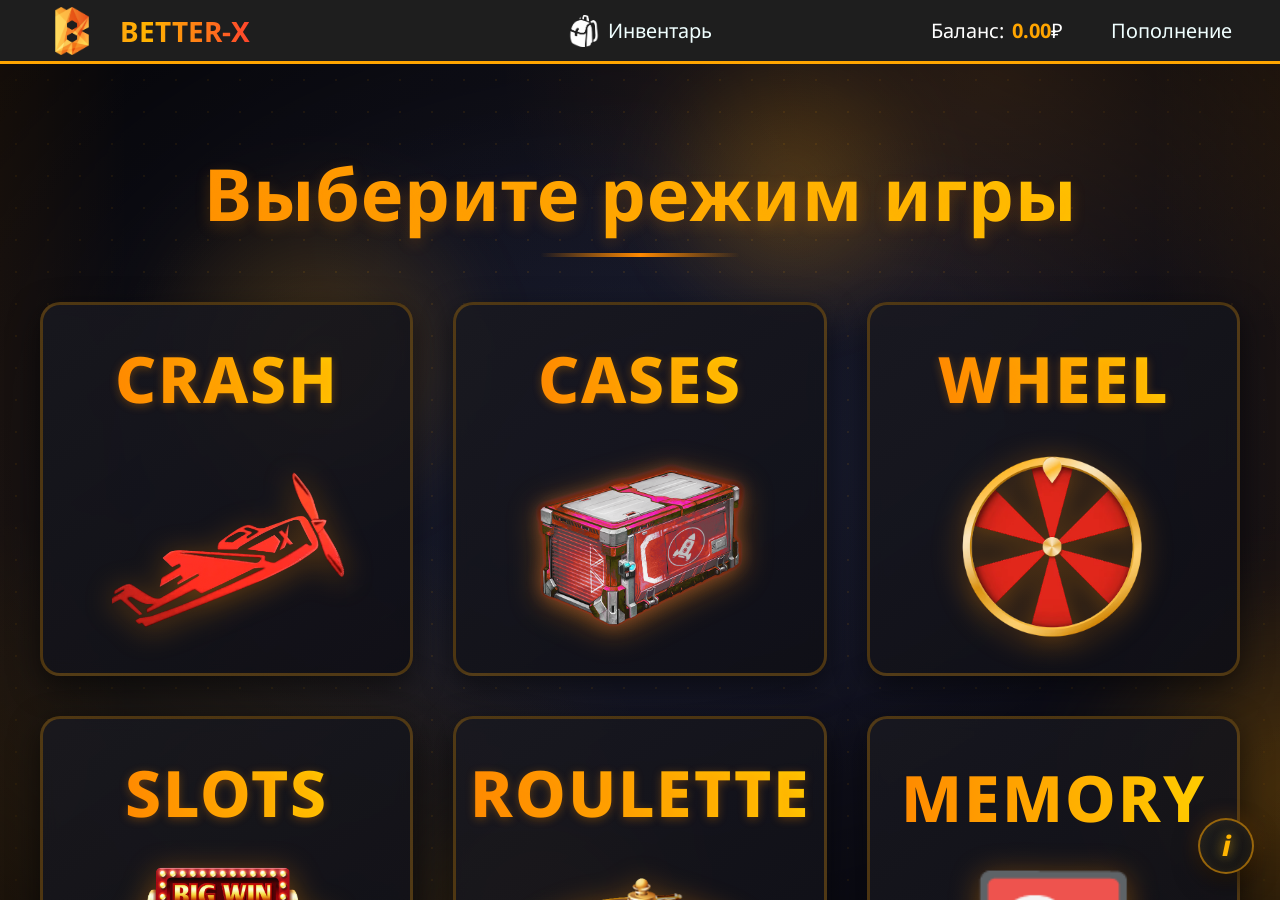
==== commit 065dc3be: "BetterX - v 0.5.0" ====
--- a/index.html
+++ b/index.html
@@ -97,6 +97,12 @@
                         <img src="img/duels.png" alt="duels">
                     </div>
                 </a>
+                <a href="pages/steps.html" class="block-choose">
+                    <div id="block-steps">
+                        <p>STEPS</p>
+                        <img src="img/steps.png" alt="">
+                    </div>
+                </a>
             </div>
         </div>
     </main>
--- a/css/main.css
+++ b/css/main.css
@@ -485,6 +485,64 @@
 @media (max-width: 1200px) { #block-dices { width: 450px; height: 450px; } #block-dices img { width: 340px; height: 340px; } }
 @media (max-width: 992px)  { #block-dices { width: 400px; height: 400px; } #block-dices p { font-size: 56px; } #block-dices img { width: 300px; height: 300px; } }
 @media (max-width: 480px)  { #block-dices p { font-size: 48px; } #block-dices img { width: 250px; height: 250px; } }
+
+/* Блок Steps */
+#block-steps {
+    width: 500px;
+    height: 500px;
+    padding: 30px;
+    position: relative;
+    display: flex;
+    flex-direction: column;
+    align-items: center;
+    justify-content: center;
+}
+
+#block-steps p {
+    font-size: 64px;
+    font-weight: 800;
+    background: linear-gradient(90deg, #ff8a00, #ffcc00);
+    -webkit-background-clip: text;
+    -webkit-text-fill-color: transparent;
+    margin-bottom: 30px;
+    letter-spacing: 2px;
+    text-shadow: 0 2px 10px rgba(255, 140, 0, 0.3);
+}
+
+#block-steps:hover p {
+    background: linear-gradient(90deg, #ffcc00, #ffffff);
+    -webkit-background-clip: text;
+    -webkit-text-fill-color: transparent;
+}
+
+#block-steps .block-emoji {
+    font-size: 240px;
+    line-height: 1;
+    filter: drop-shadow(0 5px 15px rgba(255, 140, 0, 0.4));
+    transition: all 0.4s ease;
+}
+
+#block-steps:hover .block-emoji {
+    transform: scale(1.08) rotate(6deg);
+    filter: drop-shadow(0 10px 25px rgba(255, 200, 0, 0.7));
+}
+
+/* Адаптив для Steps */
+@media (max-width: 1200px) {
+    #block-steps { width: 450px; height: 450px; }
+    #block-steps .block-emoji { font-size: 200px; }
+}
+
+@media (max-width: 992px) {
+    #block-steps { width: 400px; height: 400px; }
+    #block-steps p { font-size: 56px; }
+    #block-steps .block-emoji { font-size: 180px; }
+}
+
+@media (max-width: 480px) {
+    #block-steps p { font-size: 48px; }
+    #block-steps .block-emoji { font-size: 150px; }
+}
 
 /* Плавающая кнопка информации в правом нижнем углу */
 #info-fab {
@@ -757,7 +815,8 @@
 #block-slots,
 #block-roulette,
 #block-memory,
-#block-duels {
+#block-duels,
+#block-steps {
     width: 100% !important;
     height: auto !important;
 }
--- a/css/chassis.css
+++ b/css/chassis.css
@@ -1,15 +1,21 @@
-* {margin: 0; padding: 0; box-sizing: border-box}
+* { margin: 0; padding: 0; box-sizing: border-box; }
+
+/* Высота шапки в одном месте */
+:root { --header-h: 64px; }
+
 body {
-    background: rgb(37, 37, 37); 
+    background: rgb(37, 37, 37);
     font-family: "Noto Sans", sans-serif;
     overflow-x: hidden;
 }
 
+/* ============ ШАПКА ============ */
 header {
     width: 100%;
-    height: 64px;
+    height: var(--header-h);
     position: fixed;
     top: 0;
+    left: 0;
     background: rgb(30, 30, 30);
     border-bottom: solid 3px orange;
     color: azure;
@@ -25,9 +31,9 @@
     align-items: center;
     justify-content: space-between;
     width: 100%;
+    height: 100%;
     padding: 0 32px;
-    height: 100%;
-    position: relative; /* ВАЖНО для абсолютного позиционирования навигации */
+    position: relative;
 }
 
 header li {
@@ -38,6 +44,7 @@
 
 header #web-name {
     margin-right: auto;
+    flex-shrink: 0;
 }
 
 header #web-name a {
@@ -54,10 +61,12 @@
     display: flex;
     align-items: center;
     height: 100%;
-}
+    white-space: nowrap;
+}
+
 @keyframes textflow {
-    from {background-position: 0% center}         
-    to {background-position: 200% center}
+    from { background-position: 0% center; }
+    to   { background-position: 200% center; }
 }
 
 header #balance {
@@ -67,6 +76,8 @@
     display: flex;
     align-items: center;
     height: 100%;
+    white-space: nowrap;
+    flex-shrink: 0;
 }
 
 header #refill {
@@ -74,6 +85,7 @@
     display: flex;
     align-items: center;
     height: 100%;
+    flex-shrink: 0;
 }
 
 #refill a {
@@ -86,6 +98,7 @@
     display: flex;
     align-items: center;
     height: 100%;
+    white-space: nowrap;
 }
 
 #refill a:hover {
@@ -100,15 +113,77 @@
     font-weight: bold;
 }
 
+#web-logo {
+    width: 48px;
+    height: 48px;
+    margin-right: 24px;
+    flex-shrink: 0;
+}
+
+/* ============ ЦЕНТРАЛЬНАЯ НАВИГАЦИЯ ============ */
+.nav-center {
+    position: absolute;
+    left: 50%;
+    transform: translateX(-50%);
+    display: flex;
+    gap: 10px;
+    height: 100%;
+    align-items: center;
+    z-index: 1;
+}
+
+.nav-center a {
+    color: azure;
+    font-size: 20px;
+    text-decoration: none;
+    padding: 8px 16px;
+    border-radius: 4px;
+    transition: all 0.3s;
+    display: flex;
+    align-items: center;
+    gap: 8px;
+    height: 100%;
+    white-space: nowrap;
+}
+
+.nav-center a img {
+    height: 32px;
+    width: 32px;
+    filter: invert(100%);
+    flex-shrink: 0;
+}
+
+.nav-center a:hover {
+    color: orange;
+    background: rgba(255, 165, 0, 0.1);
+    cursor: pointer;
+}
+
+/* ============ ОСНОВНОЙ КОНТЕНТ ============ */
 main {
-    height: calc(100vh - 64px);
-    width: 100%;
-    top: 64px;
+    height: calc(100vh - var(--header-h));
+    width: 100%;
+    top: var(--header-h);
     position: relative;
     display: flex;
-}
-
-/* Стили для модального окна пополнения */
+    overflow-y: auto; /* ИСПРАВЛЕНИЕ: Разрешает вертикальный скролл для главной и др. страниц */
+    overflow-x: hidden; /* ИСПРАВЛЕНИЕ: Отключает горизонтальный скролл */
+}
+
+/* Обертка для каталога кейсов (создается скриптом) */
+.cases-main-wrapper {
+    min-width: 0;
+    min-height: 0;
+}
+
+/* Убеждаемся, что контент главной страницы не обрезается */
+#general {
+    flex: 1;
+    width: 100%;
+    min-height: min-content;
+}
+
+/* ============ МОДАЛКА ПОПОЛНЕНИЯ ============ */
 #dep-block {
     display: none;
     position: fixed;
@@ -121,6 +196,7 @@
     border: 3px solid orange;
     z-index: 1000;
     width: 400px;
+    max-width: 92%;
     box-shadow: 0 0 40px rgba(255, 165, 0, 0.3);
 }
 
@@ -154,93 +230,107 @@
     gap: 10px;
 }
 
-#confirmDep {
+#confirmDep,
+#confirmDepBtn {
     background: linear-gradient(45deg, #ff7e33, #ffb400) !important;
     color: rgb(30, 30, 30) !important;
     font-weight: bold !important;
     transition: all 0.3s !important;
 }
 
-#confirmDep:hover {
+#confirmDep:hover,
+#confirmDepBtn:hover {
     background: linear-gradient(45deg, #ffb400, #ff7e33) !important;
     transform: translateY(-2px) !important;
     box-shadow: 0 4px 12px rgba(255, 165, 0, 0.4) !important;
 }
 
-#closeDep:hover {
+#closeDep:hover,
+#closeDepBtn:hover {
     background: #666 !important;
     transform: translateY(-2px) !important;
 }
 
-#web-logo {
-    width: 48px;
-    height: 48px;
-    margin-right: 24px;
-}
-
-/* ============ ЦЕНТРАЛЬНАЯ НАВИГАЦИЯ ============ */
-.nav-center {
-    position: absolute;
-    left: 50%;
-    transform: translateX(-50%);
-    display: flex;
-    gap: 10px;
-    height: 100%;
-    align-items: center;
-    z-index: 1;
-}
-
-.nav-center a {
-    color: azure;
-    font-size: 20px;
-    text-decoration: none;
-    padding: 8px 16px;
-    border-radius: 4px;
-    transition: all 0.3s;
-    display: flex;
-    align-items: center;
-    height: 100%;
-}
-
-.nav-center a img {
-    height: 32px;
-    width: 32px;
-    filter: invert(100%);
-    margin: 0 8px;
-    flex-shrink: 0;
-}
-
-.nav-center a:hover {
-    color: orange;
-    background: rgba(255, 165, 0, 0.1);
-    cursor: pointer;
-}
-
-@media (max-width: 768px) {
+/* ============ АДАПТИВ ШАПКИ ============ */
+@media (max-width: 1100px) {
+    header ul { padding: 0 20px; }
+    header #web-name a { font-size: 24px; }
+    #web-logo { width: 40px; height: 40px; margin-right: 16px; }
+    .nav-center a { font-size: 18px; padding: 6px 12px; gap: 6px; }
+    .nav-center a img { height: 28px; width: 28px; }
+    header #balance { font-size: 17px; padding: 0 10px; }
+    header #refill { margin-left: 8px; }
+    #refill a { font-size: 18px; padding: 6px 12px; }
+}
+
+@media (max-width: 900px) {
+    :root { --header-h: 110px; }
+
+    header ul {
+        flex-wrap: wrap;
+        align-content: center;
+        padding: 6px 12px;
+    }
+
+    header #web-name { order: 1; height: 48px; margin-right: auto; }
+    header #web-name a { font-size: 20px; padding: 0 8px; }
+    #web-logo { width: 32px; height: 32px; margin-right: 8px; }
+
+    header #balance { order: 2; height: 48px; font-size: 14px; padding: 0 8px; }
+    header #refill { order: 2; height: 48px; margin-left: 4px; }
+    #refill a { font-size: 14px; padding: 4px 10px; }
+
     .nav-center {
+        order: 3;
         position: static;
         transform: none;
-        gap: 0;
+        flex-basis: 100%;
+        width: 100%;
+        height: 44px;
+        justify-content: center;
+        gap: 8px;
     }
-    .nav-center a {
-        font-size: 14px;
-        padding: 6px 12px;
+    .nav-center a { font-size: 15px; padding: 4px 10px; gap: 4px; }
+    .nav-center a img { height: 22px; width: 22px; }
+    
+    /* Панель выигрышей съезжает вниз на мобильных */
+    main { flex-direction: column; }
+    .cases-main-wrapper { flex: 1; width: 100%; }
+    #live-drop-panel {
+        width: 100% !important;
+        height: auto;
+        max-height: 220px;
+        flex-shrink: 0;
+        border-left: none !important;
+        border-top: 2px solid orange;
+        display: flex;
+        flex-direction: column;
     }
-    .nav-center a img {
-        height: 22px;
-        width: 22px;
-        margin: 0 6px 0 0;
-    }
-}
-
-/* ============ УБИРАЕМ ДЁРГАЮЩИЙСЯ СКРОЛЛ В WHEEL/SLOTS/MEMORY ============ */
+}
+
+@media (max-width: 480px) {
+    :root { --header-h: 100px; }
+    header ul { padding: 4px 8px; }
+    header #web-name { height: 44px; }
+    header #web-name a { font-size: 16px; padding: 0 4px; }
+    #web-logo { width: 28px; height: 28px; margin-right: 6px; }
+    header #balance { height: 44px; font-size: 12px; padding: 0 4px; }
+    #bal-header { margin-left: 4px; }
+    header #refill { height: 44px; margin-left: 2px; }
+    #refill a { font-size: 13px; padding: 4px 8px; }
+    .nav-center { height: 44px; gap: 4px; }
+    .nav-center a { font-size: 13px; padding: 4px 8px; gap: 3px; }
+    .nav-center a img { height: 18px; width: 18px; }
+    #dep-block { padding: 20px !important; }
+}
+
+/* Убираем дёргающийся скролл */
 .wheel-game-area .inventory-list,
 .slots-game-area .inventory-list,
 .memory-game-area .inventory-list {
-    scrollbar-width: none;        /* Firefox */
-    -ms-overflow-style: none;     /* IE/Edge */
-}
-
+    scrollbar-width: none;
+    -ms-overflow-style: none;
+}
 .wheel-game-area .inventory-list::-webkit-scrollbar,
 .slots-game-area .inventory-list::-webkit-scrollbar,
 .memory-game-area .inventory-list::-webkit-scrollbar {
@@ -248,10 +338,4 @@
     width: 0;
     height: 0;
 }
-
-/* Дополнительно убираем возможный горизонтальный оверфлоу у игровых контейнеров */
-.wheel-game-area,
-.slots-game-area,
-.memory-game-area {
-    overflow-x: hidden;
-}+.wheel-game-area, .slots-game-area, .memory-game-area { overflow-x: hidden; }
--- a/css/main-bg.css
+++ b/css/main-bg.css
@@ -128,6 +128,7 @@
 .block-choose:nth-child(4) { animation-delay: 1.5s; }
 .block-choose:nth-child(5) { animation-delay: 2.0s; }
 
+
 /* Отключаем idle-анимацию при hover, чтобы не конфликтовала */
 .block-choose:hover {
     animation-play-state: paused;
